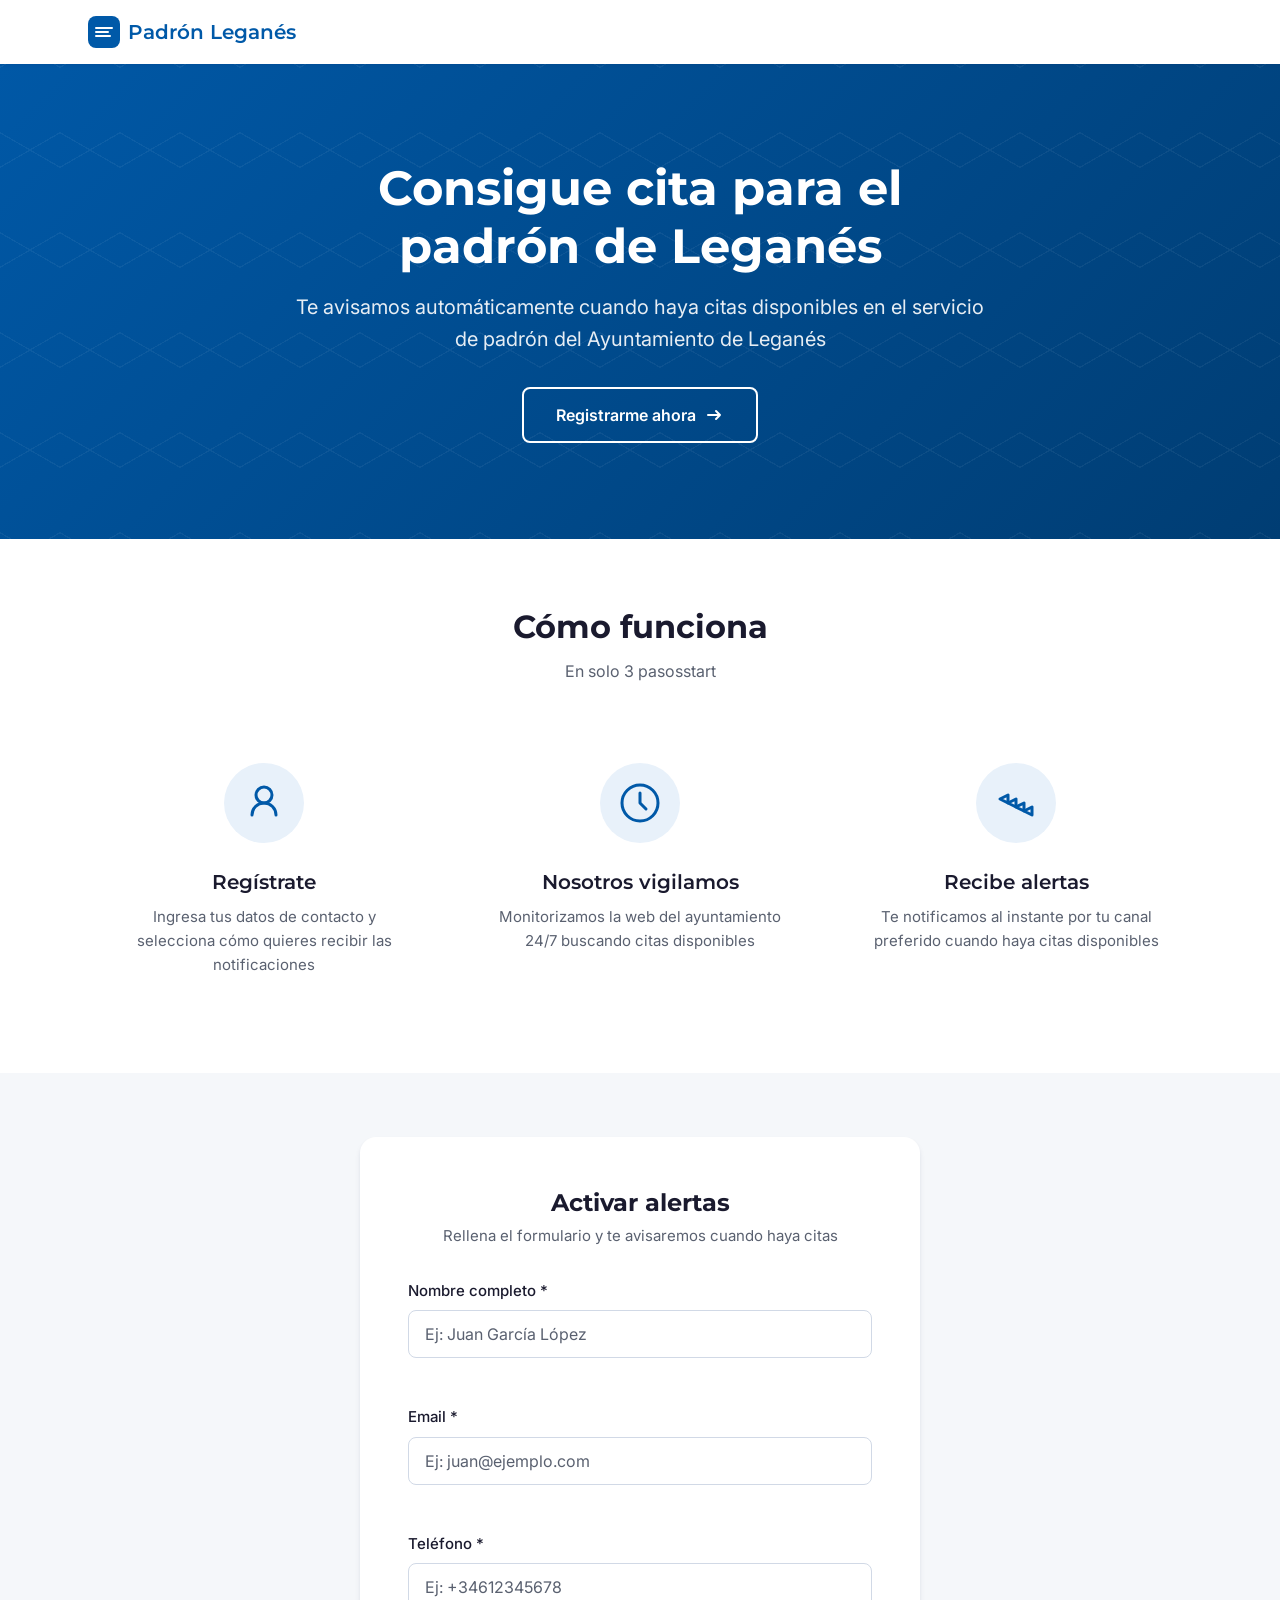
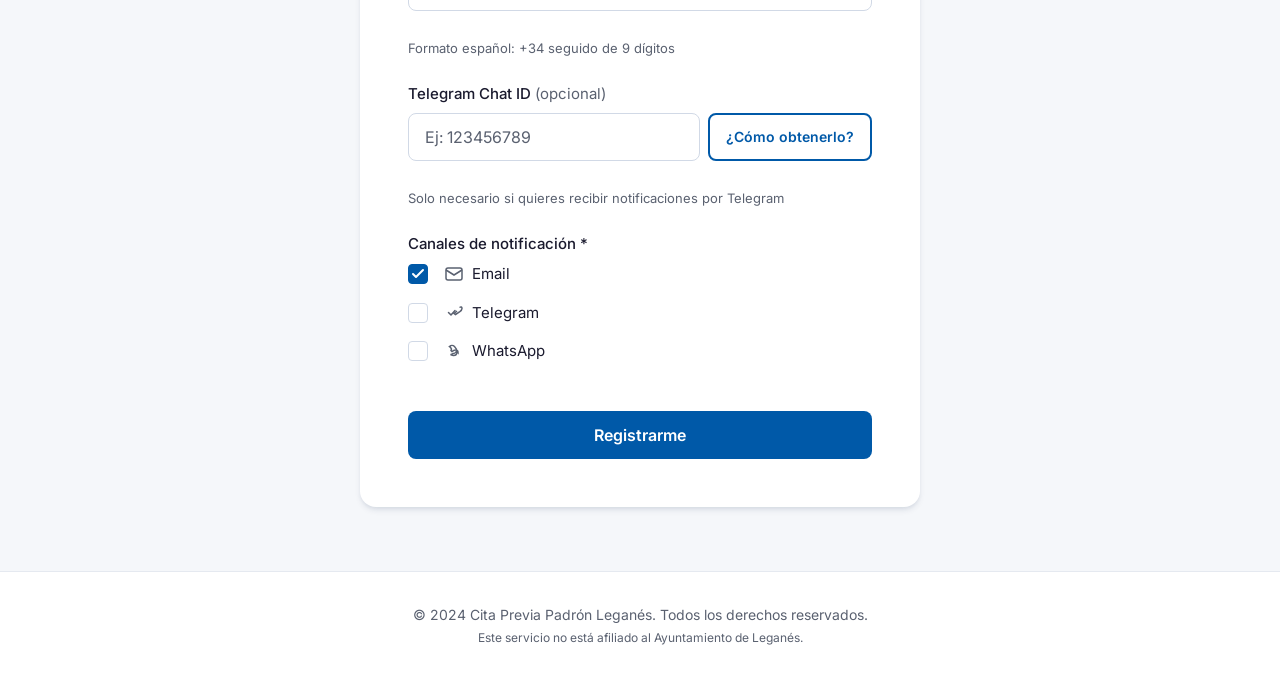
==== frontend/index.html @ 0e820c8f "Initial commit - Cita Previa Padrón Leganés - Backend Python con FastAPI - Scraper Selenium para mon" ====
<!DOCTYPE html>
<html lang="es">
<head>
    <meta charset="UTF-8">
    <meta name="viewport" content="width=device-width, initial-scale=1.0">
    <meta name="description" content="Consigue cita para el padrón de Leganés. Te avisamos automáticamente cuando haya citas disponibles.">
    <title>Cita Previa Padrón Leganés - Consigue citas disponibles</title>

    <!-- Google Fonts -->
    <link rel="preconnect" href="https://fonts.googleapis.com">
    <link rel="preconnect" href="https://fonts.gstatic.com" crossorigin>
    <link href="https://fonts.googleapis.com/css2?family=Inter:wght@400;500;600&family=Montserrat:wght@400;500;600;700&display=swap" rel="stylesheet">

    <!-- Styles -->
    <link rel="stylesheet" href="styles.css">
</head>
<body>
    <!-- Header -->
    <header class="header">
        <div class="container header-content">
            <div class="logo">
                <svg class="logo-icon" width="32" height="32" viewBox="0 0 32 32" fill="none" xmlns="http://www.w3.org/2000/svg">
                    <rect width="32" height="32" rx="8" fill="#0059A8"/>
                    <path d="M8 12h16M8 16h12M8 20h14" stroke="white" stroke-width="2" stroke-linecap="round"/>
                </svg>
                <span class="logo-text">Padrón Leganés</span>
            </div>
        </div>
    </header>

    <!-- Hero Section -->
    <section class="hero">
        <div class="hero-bg-pattern"></div>
        <div class="container hero-content">
            <h1 class="hero-title">Consigue cita para el padrón de Leganés</h1>
            <p class="hero-subtitle">Te avisamos automáticamente cuando haya citas disponibles en el servicio de padrón del Ayuntamiento de Leganés</p>
            <a href="#registro" class="btn btn-secondary hero-cta">
                Registrarme ahora
                <svg class="btn-icon" width="20" height="20" viewBox="0 0 20 20" fill="none" xmlns="http://www.w3.org/2000/svg">
                    <path d="M4 10h12M12 6l4 4-4 4" stroke="currentColor" stroke-width="2" stroke-linecap="round" stroke-linejoin="round"/>
                </svg>
            </a>
        </div>
    </section>

    <!-- How It Works Section -->
    <section class="features" id="como-funciona">
        <div class="container">
            <h2 class="section-title">Cómo funciona</h2>
            <p class="section-subtitle">En solo 3 pasosstart</p>

            <div class="features-grid">
                <!-- Step 1 -->
                <div class="feature-card">
                    <div class="feature-icon">
                        <svg width="48" height="48" viewBox="0 0 48 48" fill="none" xmlns="http://www.w3.org/2000/svg">
                            <circle cx="24" cy="16" r="8" stroke="#0059A8" stroke-width="3"/>
                            <path d="M12 36c0-6.627 5.373-12 12-12s12 5.373 12 12" stroke="#0059A8" stroke-width="3" stroke-linecap="round"/>
                        </svg>
                    </div>
                    <h3 class="feature-title">Regístrate</h3>
                    <p class="feature-description">Ingresa tus datos de contacto y selecciona cómo quieres recibir las notificaciones</p>
                </div>

                <!-- Step 2 -->
                <div class="feature-card">
                    <div class="feature-icon">
                        <svg width="48" height="48" viewBox="0 0 48 48" fill="none" xmlns="http://www.w3.org/2000/svg">
                            <circle cx="24" cy="24" r="18" stroke="#0059A8" stroke-width="3"/>
                            <path d="M24 14v10l6 6" stroke="#0059A8" stroke-width="3" stroke-linecap="round" stroke-linejoin="round"/>
                        </svg>
                    </div>
                    <h3 class="feature-title">Nosotros vigilamos</h3>
                    <p class="feature-description">Monitorizamos la web del ayuntamiento 24/7 buscando citas disponibles</p>
                </div>

                <!-- Step 3 -->
                <div class="feature-card">
                    <div class="feature-icon">
                        <svg width="48" height="48" viewBox="0 0 48 48" fill="none" xmlns="http://www.w3.org/2000/svg">
                            <path d="M8 20l8-4v8l-8-4z" stroke="#0059A8" stroke-width="3" stroke-linejoin="round"/>
                            <path d="M16 24l8-4v8l-8-4z" stroke="#0059A8" stroke-width="3" stroke-linejoin="round"/>
                            <path d="M24 28l8-4v8l-8-4z" stroke="#0059A8" stroke-width="3" stroke-linejoin="round"/>
                            <path d="M32 32l8-4v8l-8-4z" stroke="#0059A8" stroke-width="3" stroke-linejoin="round"/>
                        </svg>
                    </div>
                    <h3 class="feature-title">Recibe alertas</h3>
                    <p class="feature-description">Te notificamos al instante por tu canal preferido cuando haya citas disponibles</p>
                </div>
            </div>
        </div>
    </section>

    <!-- Registration Form Section -->
    <section class="registration" id="registro">
        <div class="container">
            <div class="registration-card">
                <div class="registration-header">
                    <h2 class="registration-title">Activar alertas</h2>
                    <p class="registration-subtitle">Rellena el formulario y te avisaremos cuando haya citas</p>
                </div>

                <form id="registration-form" class="registration-form" novalidate>
                    <!-- Nombre completo -->
                    <div class="form-group">
                        <label for="nombre" class="form-label">Nombre completo *</label>
                        <input
                            type="text"
                            id="nombre"
                            name="nombre"
                            class="form-input"
                            placeholder="Ej: Juan García López"
                            required
                            minlength="2"
                            aria-describedby="nombre-error"
                        >
                        <span id="nombre-error" class="form-error" role="alert"></span>
                    </div>

                    <!-- Email -->
                    <div class="form-group">
                        <label for="email" class="form-label">Email *</label>
                        <input
                            type="email"
                            id="email"
                            name="email"
                            class="form-input"
                            placeholder="Ej: juan@ejemplo.com"
                            required
                            aria-describedby="email-error"
                        >
                        <span id="email-error" class="form-error" role="alert"></span>
                    </div>

                    <!-- Teléfono -->
                    <div class="form-group">
                        <label for="telefono" class="form-label">Teléfono *</label>
                        <input
                            type="tel"
                            id="telefono"
                            name="telefono"
                            class="form-input"
                            placeholder="Ej: +34612345678"
                            required
                            pattern="^\+34[0-9]{9}$"
                            aria-describedby="telefono-error"
                        >
                        <span id="telefono-error" class="form-error" role="alert"></span>
                        <span class="form-hint">Formato español: +34 seguido de 9 dígitos</span>
                    </div>

                    <!-- Telegram Chat ID -->
                    <div class="form-group">
                        <label for="telegram" class="form-label">Telegram Chat ID <span class="optional">(opcional)</span></label>
                        <div class="input-with-button">
                            <input
                                type="text"
                                id="telegram"
                                name="telegram"
                                class="form-input"
                                placeholder="Ej: 123456789"
                                aria-describedby="telegram-error telegram-help"
                            >
                            <button type="button" class="btn btn-secondary btn-small" id="telegram-help-btn">
                                ¿Cómo obtenerlo?
                            </button>
                        </div>
                        <span id="telegram-error" class="form-error" role="alert"></span>
                        <span id="telegram-help" class="form-hint">Solo necesario si quieres recibir notificaciones por Telegram</span>
                    </div>

                    <!-- Notification Channels -->
                    <div class="form-group">
                        <label class="form-label">Canales de notificación *</label>
                        <div class="checkbox-group" role="group" aria-label="Selecciona al menos un canal de notificación">
                            <!-- Email -->
                            <label class="checkbox-item">
                                <input
                                    type="checkbox"
                                    id="notif-email"
                                    name="notification_channels"
                                    value="email"
                                    class="checkbox-input"
                                    checked
                                >
                                <span class="checkbox-custom">
                                    <svg class="checkbox-check" width="14" height="14" viewBox="0 0 14 14" fill="none">
                                        <path d="M2 7l3 3 7-7" stroke="white" stroke-width="2" stroke-linecap="round" stroke-linejoin="round"/>
                                    </svg>
                                </span>
                                <span class="checkbox-label">
                                    <svg class="checkbox-icon" width="20" height="20" viewBox="0 0 20 20" fill="none">
                                        <rect x="2" y="4" width="16" height="12" rx="2" stroke="currentColor" stroke-width="1.5"/>
                                        <path d="M2 6l8 5 8-5" stroke="currentColor" stroke-width="1.5"/>
                                    </svg>
                                    Email
                                </span>
                            </label>

                            <!-- Telegram -->
                            <label class="checkbox_item">
                                <input
                                    type="checkbox"
                                    id="notif-telegram"
                                    name="notification_channels"
                                    value="telegram"
                                    class="checkbox-input"
                                >
                                <span class="checkbox-custom">
                                    <svg class="checkbox-check" width="14" height="14" viewBox="0 0 14 14" fill="none">
                                        <path d="M2 7l3 3 7-7" stroke="white" stroke-width="2" stroke-linecap="round" stroke-linejoin="round"/>
                                    </svg>
                                </span>
                                <span class="checkbox-label">
                                    <svg class="checkbox-icon" width="20" height="20" viewBox="0 0 20 20" fill="none">
                                        <path d="M4.5 9.5l2.5 2.5 4-4.5" stroke="currentColor" stroke-width="1.5" stroke-linecap="round" stroke-linejoin="round"/>
                                        <path d="M15.5 4.5c1.5-1 2.5-.5 2.5 1s-.5 2-2.5 3.5l-4 2.5-1.5-1 3-2.5" stroke="currentColor" stroke-width="1.5"/>
                                    </svg>
                                    Telegram
                                </span>
                            </label>

                            <!-- WhatsApp -->
                            <label class="checkbox_item">
                                <input
                                    type="checkbox"
                                    id="notif-whatsapp"
                                    name="notification_channels"
                                    value="whatsapp"
                                    class="checkbox-input"
                                >
                                <span class="checkbox-custom">
                                    <svg class="checkbox-check" width="14" height="14" viewBox="0 0 14 14" fill="none">
                                        <path d="M2 7l3 3 7-7" stroke="white" stroke-width="2" stroke-linecap="round" stroke-linejoin="round"/>
                                    </svg>
                                </span>
                                <span class="checkbox-label">
                                    <svg class="checkbox-icon" width="20" height="20" viewBox="0 0 20 20" fill="none">
                                        <path d="M14 11.5c0-1.5-1-2.5-2.5-2.5-1 0-2 .5-2.5 1l-1 .5-1-1 .5-1.5c-.5-1-1-2-2-2.5 1.5-1.5 3.5-1.5 5 0 2 2 2.5 4 2.5 5.5 0 2-1.5 3.5-3.5 3.5-1 0-2-.5-3-1 1 0 2-.5 2.5-1h.5c1.5 0 3-1.5 3-3z" stroke="currentColor" stroke-width="1.5"/>
                                    </svg>
                                    WhatsApp
                                </span>
                            </label>
                        </div>
                        <span id="channels-error" class="form-error" role="alert"></span>
                    </div>

                    <!-- Submit Button -->
                    <button type="submit" class="btn btn-primary btn-full" id="submit-btn">
                        <span class="btn-text">Registrarme</span>
                        <span class="btn-loader">
                            <svg class="spinner" width="20" height="20" viewBox="0 0 20 20">
                                <circle cx="10" cy="10" r="8" stroke="currentColor" stroke-width="2" fill="none" stroke-dasharray="40" stroke-dashoffset="10"/>
                            </svg>
                        </span>
                    </button>
                </form>

                <!-- Success Message -->
                <div id="success-message" class="success-message" role="status" aria-live="polite" hidden>
                    <div class="success-icon">
                        <svg width="64" height="64" viewBox="0 0 64 64" fill="none">
                            <circle cx="32" cy="32" r="30" fill="#10B981"/>
                            <path d="M20 32l8 8 16-16" stroke="white" stroke-width="4" stroke-linecap="round" stroke-linejoin="round"/>
                        </svg>
                    </div>
                    <h3 class="success-title">¡Te has registrado correctamente!</h3>
                    <p class="success-text">Recibirás notificaciones cuando haya citas disponibles para el padrón de Leganés.</p>
                    <button type="button" class="btn btn-secondary" id="register-another">Registrar otro email</button>
                </div>
            </div>
        </div>
    </section>

    <!-- Footer -->
    <footer class="footer">
        <div class="container footer-content">
            <p class="footer-text">© 2024 Cita Previa Padrón Leganés. Todos los derechos reservados.</p>
            <p class="footer-disclaimer">Este servicio no está afiliado al Ayuntamiento de Leganés.</p>
        </div>
    </footer>

    <!-- Telegram Help Modal -->
    <div id="telegram-modal" class="modal" role="dialog" aria-labelledby="modal-title" aria-modal="true" hidden>
        <div class="modal-overlay" data-close-modal></div>
        <div class="modal-content">
            <button class="modal-close" type="button" aria-label="Cerrar" data-close-modal>
                <svg width="24" height="24" viewBox="0 0 24 24" fill="none">
                    <path d="M18 6L6 18M6 6l12 12" stroke="currentColor" stroke-width="2" stroke-linecap="round"/>
                </svg>
            </button>
            <h3 id="modal-title" class="modal-title">¿Cómo obtener tu Chat ID de Telegram?</h3>
            <div class="modal-body">
                <ol class="modal-steps">
                    <li>Abre Telegram y busca el bot <strong>@userinfobot</strong></li>
                    <li>Inicia una conversación con el bot (/start)</li>
                    <li>El bot te responderá con tu información, incluyendo tu Chat ID</li>
                    <li>Copia el número que aparece como "ID"</li>
                </ol>
                <p class="modal-note">También puedes usar nuestro bot: <strong>@PedirCitaPadronBot</strong></p>
                <a href="https://t.me/userinfobot" target="_blank" rel="noopener noreferrer" class="btn btn-primary btn-full">
                    Abrir @userinfobot
                </a>
            </div>
        </div>
    </div>

    <!-- Scripts -->
    <script src="app.js"></script>
</body>
</html>
---- frontend/styles.css ----
/* ========================================
   CSS Variables
   ======================================== */
:root {
    /* Primary Colors */
    --color-primary: #0059A8;
    --color-primary-dark: #003D73;
    --color-primary-light: #E8F1FA;

    /* Neutral Colors */
    --color-white: #FFFFFF;
    --color-background: #F5F7FA;
    --color-text-primary: #1A1A2E;
    --color-text-secondary: #5A6170;
    --color-border: #D1D9E6;
    --color-gray-light: #E5E9F0;

    /* Accent Colors */
    --color-success: #10B981;
    --color-error: #EF4444;
    --color-warning: #F59E0B;

    /* Typography */
    --font-heading: 'Montserrat', sans-serif;
    --font-body: 'Inter', sans-serif;

    /* Spacing */
    --space-xs: 4px;
    --space-sm: 8px;
    --space-md: 16px;
    --space-lg: 24px;
    --space-xl: 32px;
    --space-2xl: 48px;
    --space-3xl: 64px;
    --space-4xl: 96px;

    /* Border Radius */
    --radius-sm: 4px;
    --radius-md: 8px;
    --radius-lg: 16px;

    /* Shadows */
    --shadow-card: 0 4px 6px -1px rgba(0, 37, 83, 0.1), 0 2px 4px -1px rgba(0, 37, 83, 0.06);
    --shadow-button: 0 10px 15px -3px rgba(0, 37, 83, 0.1);
    --shadow-input: 0 0 0 3px rgba(0, 89, 168, 0.1);

    /* Transitions */
    --transition-fast: 0.2s ease;
    --transition-normal: 0.3s ease;
}

/* ========================================
   Reset & Base Styles
   ======================================== */
*, *::before, *::after {
    box-sizing: border-box;
    margin: 0;
    padding: 0;
}

html {
    font-size: 16px;
    scroll-behavior: smooth;
}

body {
    font-family: var(--font-body);
    font-size: 1rem;
    line-height: 1.5;
    color: var(--color-text-primary);
    background-color: var(--color-background);
    -webkit-font-smoothing: antialiased;
    -moz-osx-font-smoothing: grayscale;
    animation: fadeIn 0.5s ease-out;
}

@keyframes fadeIn {
    from {
        opacity: 0;
        transform: translateY(10px);
    }
    to {
        opacity: 1;
        transform: translateY(0);
    }
}

/* ========================================
   Container
   ======================================== */
.container {
    width: 100%;
    max-width: 1200px;
    margin: 0 auto;
    padding: 0 var(--space-lg);
}

@media (min-width: 640px) {
    .container {
        padding: 0 var(--space-2xl);
    }
}

/* ========================================
   Header
   ======================================== */
.header {
    position: fixed;
    top: 0;
    left: 0;
    right: 0;
    z-index: 100;
    background-color: var(--color-white);
    box-shadow: 0 1px 3px rgba(0, 37, 83, 0.1);
}

.header-content {
    display: flex;
    align-items: center;
    justify-content: space-between;
    height: 64px;
}

.logo {
    display: flex;
    align-items: center;
    gap: var(--space-sm);
}

.logo-icon {
    width: 32px;
    height: 32px;
}

.logo-text {
    font-family: var(--font-heading);
    font-size: 1.25rem;
    font-weight: 600;
    color: var(--color-primary);
}

/* ========================================
   Hero Section
   ======================================== */
.hero {
    position: relative;
    padding: var(--space-4xl) 0;
    padding-top: calc(64px + var(--space-4xl));
    background: linear-gradient(135deg, var(--color-primary) 0%, var(--color-primary-dark) 100%);
    overflow: hidden;
}

.hero-bg-pattern {
    position: absolute;
    top: 0;
    left: 0;
    right: 0;
    bottom: 0;
    background-image:
        linear-gradient(30deg, transparent 49.5%, rgba(255, 255, 255, 0.05) 49.5%, rgba(255, 255, 255, 0.05) 50.5%, transparent 50.5%),
        linear-gradient(150deg, transparent 49.5%, rgba(255, 255, 255, 0.05) 49.5%, rgba(255, 255, 255, 0.05) 50.5%, transparent 50.5%);
    background-size: 60px 100px;
    pointer-events: none;
}

.hero-content {
    position: relative;
    z-index: 1;
    text-align: center;
    max-width: 800px;
    margin: 0 auto;
}

.hero-title {
    font-family: var(--font-heading);
    font-size: 2rem;
    font-weight: 700;
    line-height: 1.2;
    color: var(--color-white);
    margin-bottom: var(--space-md);
}

.hero-subtitle {
    font-size: 1.125rem;
    line-height: 1.6;
    color: rgba(255, 255, 255, 0.9);
    margin-bottom: var(--space-xl);
}

.hero-cta {
    display: inline-flex;
    align-items: center;
    gap: var(--space-sm);
}

.hero-cta.btn-secondary {
    color: var(--color-white);
    border-color: var(--color-white);
}

.hero-cta.btn-secondary:hover {
    background-color: rgba(255, 255, 255, 0.1);
}

@media (min-width: 640px) {
    .hero-title {
        font-size: 3rem;
    }

    .hero-subtitle {
        font-size: 1.25rem;
    }
}

/* ========================================
   Buttons
   ======================================== */
.btn {
    display: inline-flex;
    align-items: center;
    justify-content: center;
    gap: var(--space-sm);
    padding: var(--space-md) var(--space-xl);
    font-family: var(--font-body);
    font-size: 1rem;
    font-weight: 600;
    line-height: 1;
    text-decoration: none;
    border: none;
    border-radius: var(--radius-md);
    cursor: pointer;
    transition: all var(--transition-fast);
}

.btn:focus {
    outline: none;
    box-shadow: var(--shadow-input);
}

.btn-primary {
    background-color: var(--color-primary);
    color: var(--color-white);
}

.btn-primary:hover:not(:disabled) {
    background-color: var(--color-primary-dark);
    transform: scale(1.02);
    box-shadow: var(--shadow-button);
}

.btn-primary:active:not(:disabled) {
    transform: scale(0.98);
}

.btn-primary:disabled {
    background-color: var(--color-border);
    color: var(--color-text-secondary);
    cursor: not-allowed;
}

.btn-secondary {
    background-color: transparent;
    color: var(--color-primary);
    border: 2px solid var(--color-primary);
}

.btn-secondary:hover:not(:disabled) {
    background-color: var(--color-primary-light);
}

.btn-small {
    padding: var(--space-sm) var(--space-md);
    font-size: 0.875rem;
}

.btn-full {
    width: 100%;
}

.btn-icon {
    width: 20px;
    height: 20px;
}

/* Loading state */
.btn-loader {
    display: none;
}

.btn.loading .btn-text {
    display: none;
}

.btn.loading .btn-loader {
    display: inline-flex;
}

.spinner {
    animation: spin 1s linear infinite;
}

@keyframes spin {
    from {
        transform: rotate(0deg);
    }
    to {
        transform: rotate(360deg);
    }
}

/* ========================================
   Features Section
   ======================================== */
.features {
    padding: var(--space-3xl) 0;
    background-color: var(--color-white);
}

.section-title {
    font-family: var(--font-heading);
    font-size: 1.5rem;
    font-weight: 700;
    text-align: center;
    color: var(--color-text-primary);
    margin-bottom: var(--space-sm);
}

.section-subtitle {
    font-size: 1rem;
    text-align: center;
    color: var(--color-text-secondary);
    margin-bottom: var(--space-2xl);
}

@media (min-width: 640px) {
    .section-title {
        font-size: 2rem;
    }
}

.features-grid {
    display: grid;
    grid-template-columns: 1fr;
    gap: var(--space-lg);
}

@media (min-width: 640px) {
    .features-grid {
        grid-template-columns: repeat(3, 1fr);
    }
}

.feature-card {
    text-align: center;
    padding: var(--space-xl);
}

.feature-icon {
    display: inline-flex;
    align-items: center;
    justify-content: center;
    width: 80px;
    height: 80px;
    margin-bottom: var(--space-lg);
    background-color: var(--color-primary-light);
    border-radius: 50%;
}

.feature-title {
    font-family: var(--font-heading);
    font-size: 1.25rem;
    font-weight: 600;
    color: var(--color-text-primary);
    margin-bottom: var(--space-sm);
}

.feature-description {
    font-size: 0.9375rem;
    line-height: 1.6;
    color: var(--color-text-secondary);
}

/* ========================================
   Registration Section
   ======================================== */
.registration {
    padding: var(--space-3xl) 0;
    background-color: var(--color-background);
}

.registration-card {
    max-width: 560px;
    margin: 0 auto;
    padding: var(--space-xl);
    background-color: var(--color-white);
    border-radius: var(--radius-lg);
    box-shadow: var(--shadow-card);
}

@media (min-width: 640px) {
    .registration-card {
        padding: var(--space-2xl);
    }
}

.registration-header {
    text-align: center;
    margin-bottom: var(--space-xl);
}

.registration-title {
    font-family: var(--font-heading);
    font-size: 1.5rem;
    font-weight: 700;
    color: var(--color-text-primary);
    margin-bottom: var(--space-xs);
}

.registration-subtitle {
    font-size: 0.9375rem;
    color: var(--color-text-secondary);
}

/* ========================================
   Form Styles
   ======================================== */
.form-group {
    margin-bottom: var(--space-lg);
}

.form-label {
    display: block;
    font-size: 0.9375rem;
    font-weight: 500;
    color: var(--color-text-primary);
    margin-bottom: var(--space-sm);
}

.form-label .optional {
    font-weight: 400;
    color: var(--color-text-secondary);
}

.form-input {
    width: 100%;
    height: 48px;
    padding: 14px var(--space-md);
    font-family: var(--font-body);
    font-size: 1rem;
    color: var(--color-text-primary);
    background-color: var(--color-white);
    border: 1px solid var(--color-border);
    border-radius: var(--radius-md);
    transition: border-color var(--transition-fast), box-shadow var(--transition-fast);
}

.form-input::placeholder {
    color: var(--color-text-secondary);
}

.form-input:focus {
    outline: none;
    border-color: var(--color-primary);
    border-width: 2px;
    padding: 13px 15px;
    box-shadow: var(--shadow-input);
}

.form-input.error {
    border-color: var(--color-error);
    border-width: 2px;
    padding: 13px 15px;
    background-color: #FEF2F2;
}

.form-input.error:focus {
    box-shadow: 0 0 0 3px rgba(239, 68, 68, 0.1);
}

.form-input:disabled {
    background-color: var(--color-background);
    border-color: var(--color-gray-light);
    color: var(--color-text-secondary);
}

.form-error {
    display: block;
    font-size: 0.8125rem;
    color: var(--color-error);
    margin-top: var(--space-xs);
    min-height: 20px;
}

.form-hint {
    display: block;
    font-size: 0.8125rem;
    color: var(--color-text-secondary);
    margin-top: var(--space-xs);
}

/* Input with button */
.input-with-button {
    display: flex;
    flex-direction: column;
    gap: var(--space-sm);
}

@media (min-width: 480px) {
    .input-with-button {
        flex-direction: row;
    }

    .input-with-button .form-input {
        flex: 1;
    }
}

/* ========================================
   Checkboxes
   ======================================== */
.checkbox-group {
    display: flex;
    flex-direction: column;
    gap: var(--space-md);
}

.checkbox_item,
.checkbox-item {
    display: flex;
    align-items: center;
    gap: var(--space-md);
    cursor: pointer;
}

.checkbox-input {
    position: absolute;
    opacity: 0;
    width: 0;
    height: 0;
}

.checkbox-custom {
    display: flex;
    align-items: center;
    justify-content: center;
    width: 20px;
    height: 20px;
    background-color: var(--color-white);
    border: 1px solid var(--color-border);
    border-radius: var(--radius-sm);
    transition: all var(--transition-fast);
    flex-shrink: 0;
}

.checkbox-check {
    opacity: 0;
    transform: scale(0.5);
    transition: all var(--transition-fast);
}

.checkbox-input:checked + .checkbox-custom {
    background-color: var(--color-primary);
    border-color: var(--color-primary);
}

.checkbox-input:checked + .checkbox-custom .checkbox-check {
    opacity: 1;
    transform: scale(1);
}

.checkbox-input:focus + .checkbox-custom {
    box-shadow: var(--shadow-input);
}

.checkbox-label {
    display: flex;
    align-items: center;
    gap: var(--space-sm);
    font-size: 0.9375rem;
    color: var(--color-text-primary);
}

.checkbox-icon {
    width: 20px;
    height: 20px;
    color: var(--color-text-secondary);
}

/* ========================================
   Success Message
   ======================================== */
.success-message {
    text-align: center;
    padding: var(--space-xl);
}

.success-icon {
    margin-bottom: var(--space-lg);
}

.success-icon svg {
    width: 64px;
    height: 64px;
}

.success-title {
    font-family: var(--font-heading);
    font-size: 1.5rem;
    font-weight: 600;
    color: var(--color-text-primary);
    margin-bottom: var(--space-sm);
}

.success-text {
    font-size: 1rem;
    color: var(--color-text-secondary);
    margin-bottom: var(--space-lg);
}

/* ========================================
   Footer
   ======================================== */
.footer {
    padding: var(--space-xl) 0;
    background-color: var(--color-white);
    border-top: 1px solid var(--color-gray-light);
}

.footer-content {
    text-align: center;
}

.footer-text {
    font-size: 0.875rem;
    color: var(--color-text-secondary);
    margin-bottom: var(--space-xs);
}

.footer-disclaimer {
    font-size: 0.75rem;
    color: var(--color-text-secondary);
}

/* ========================================
   Modal
   ======================================== */
.modal {
    position: fixed;
    top: 0;
    left: 0;
    right: 0;
    bottom: 0;
    z-index: 200;
    display: flex;
    align-items: center;
    justify-content: center;
    padding: var(--space-lg);
}

.modal[hidden] {
    display: none;
}

.modal-overlay {
    position: absolute;
    top: 0;
    left: 0;
    right: 0;
    bottom: 0;
    background-color: rgba(26, 26, 46, 0.5);
    backdrop-filter: blur(4px);
}

.modal-content {
    position: relative;
    width: 100%;
    max-width: 480px;
    max-height: 90vh;
    overflow-y: auto;
    padding: var(--space-xl);
    background-color: var(--color-white);
    border-radius: var(--radius-lg);
    box-shadow: 0 25px 50px -12px rgba(0, 37, 83, 0.25);
}

.modal-close {
    position: absolute;
    top: var(--space-md);
    right: var(--space-md);
    display: flex;
    align-items: center;
    justify-content: center;
    width: 32px;
    height: 32px;
    background: none;
    border: none;
    border-radius: var(--radius-sm);
    color: var(--color-text-secondary);
    cursor: pointer;
    transition: all var(--transition-fast);
}

.modal-close:hover {
    background-color: var(--color-gray-light);
    color: var(--color-text-primary);
}

.modal-title {
    font-family: var(--font-heading);
    font-size: 1.25rem;
    font-weight: 600;
    color: var(--color-text-primary);
    margin-bottom: var(--space-lg);
}

.modal-body {
    text-align: left;
}

.modal-steps {
    list-style: none;
    counter-reset: step;
    margin-bottom: var(--space-lg);
}

.modal-steps li {
    position: relative;
    padding-left: 36px;
    margin-bottom: var(--space-md);
    font-size: 0.9375rem;
    color: var(--color-text-primary);
    counter-increment: step;
}

.modal-steps li::before {
    content: counter(step);
    position: absolute;
    left: 0;
    top: 0;
    display: flex;
    align-items: center;
    justify-content: center;
    width: 24px;
    height: 24px;
    background-color: var(--color-primary);
    color: var(--color-white);
    border-radius: 50%;
    font-size: 0.75rem;
    font-weight: 600;
}

.modal-note {
    font-size: 0.875rem;
    color: var(--color-text-secondary);
    margin-bottom: var(--space-lg);
    padding: var(--space-md);
    background-color: var(--color-primary-light);
    border-radius: var(--radius-md);
}

/* ========================================
   Utility Classes
   ======================================== */
.sr-only {
    position: absolute;
    width: 1px;
    height: 1px;
    padding: 0;
    margin: -1px;
    overflow: hidden;
    clip: rect(0, 0, 0, 0);
    white-space: nowrap;
    border: 0;
}

/* ========================================
   Responsive Adjustments
   ======================================== */
@media (max-width: 639px) {
    .hero {
        padding-top: calc(64px + var(--space-3xl));
    }

    .features {
        padding: var(--space-2xl) 0;
    }

    .registration {
        padding: var(--space-2xl) 0;
    }

    .registration-card {
        padding: var(--space-lg);
    }
}

@media (min-width: 1024px) {
    .hero {
        padding: calc(64px + var(--space-4xl)) 0 var(--space-4xl);
    }

    .features {
        padding: var(--space-3xl) 0;
    }

    .registration {
        padding: var(--space-3xl) 0;
    }
}
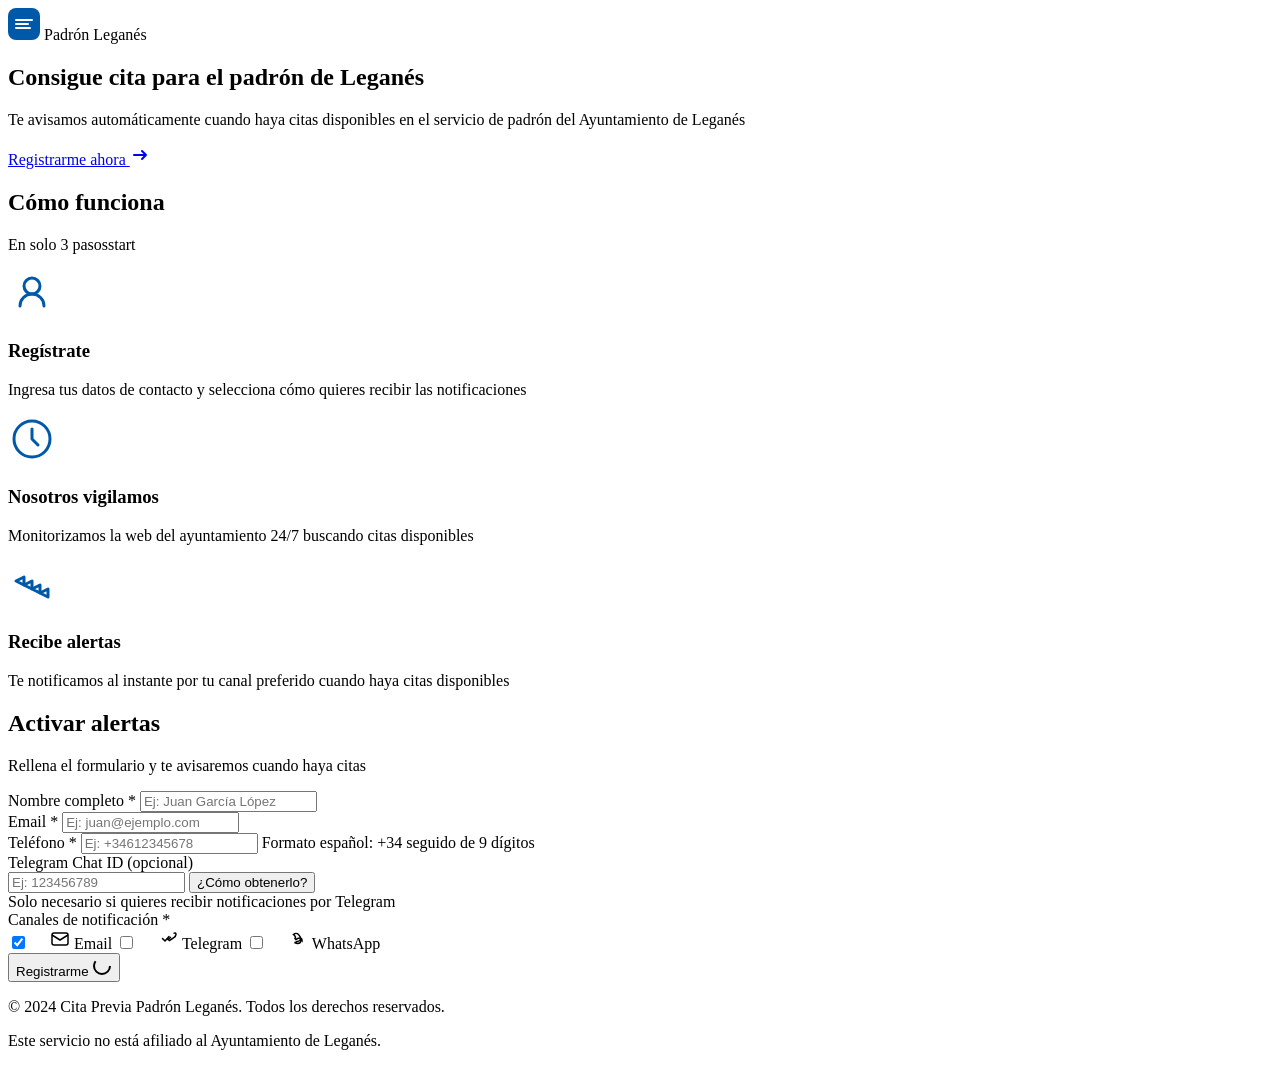
==== commit ba547b64: "Fix static file paths in HTML: add /static/ prefix Co-Authored-By: Claude Opus 4.6 <noreply@anthropi" ====
--- a/frontend/index.html
+++ b/frontend/index.html
@@ -12,7 +12,7 @@
     <link href="https://fonts.googleapis.com/css2?family=Inter:wght@400;500;600&family=Montserrat:wght@400;500;600;700&display=swap" rel="stylesheet">
 
     <!-- Styles -->
-    <link rel="stylesheet" href="styles.css">
+    <link rel="stylesheet" href="/static/styles.css">
 </head>
 <body>
     <!-- Header -->
@@ -306,6 +306,6 @@
     </div>
 
     <!-- Scripts -->
-    <script src="app.js"></script>
+    <script src="/static/app.js"></script>
 </body>
 </html>
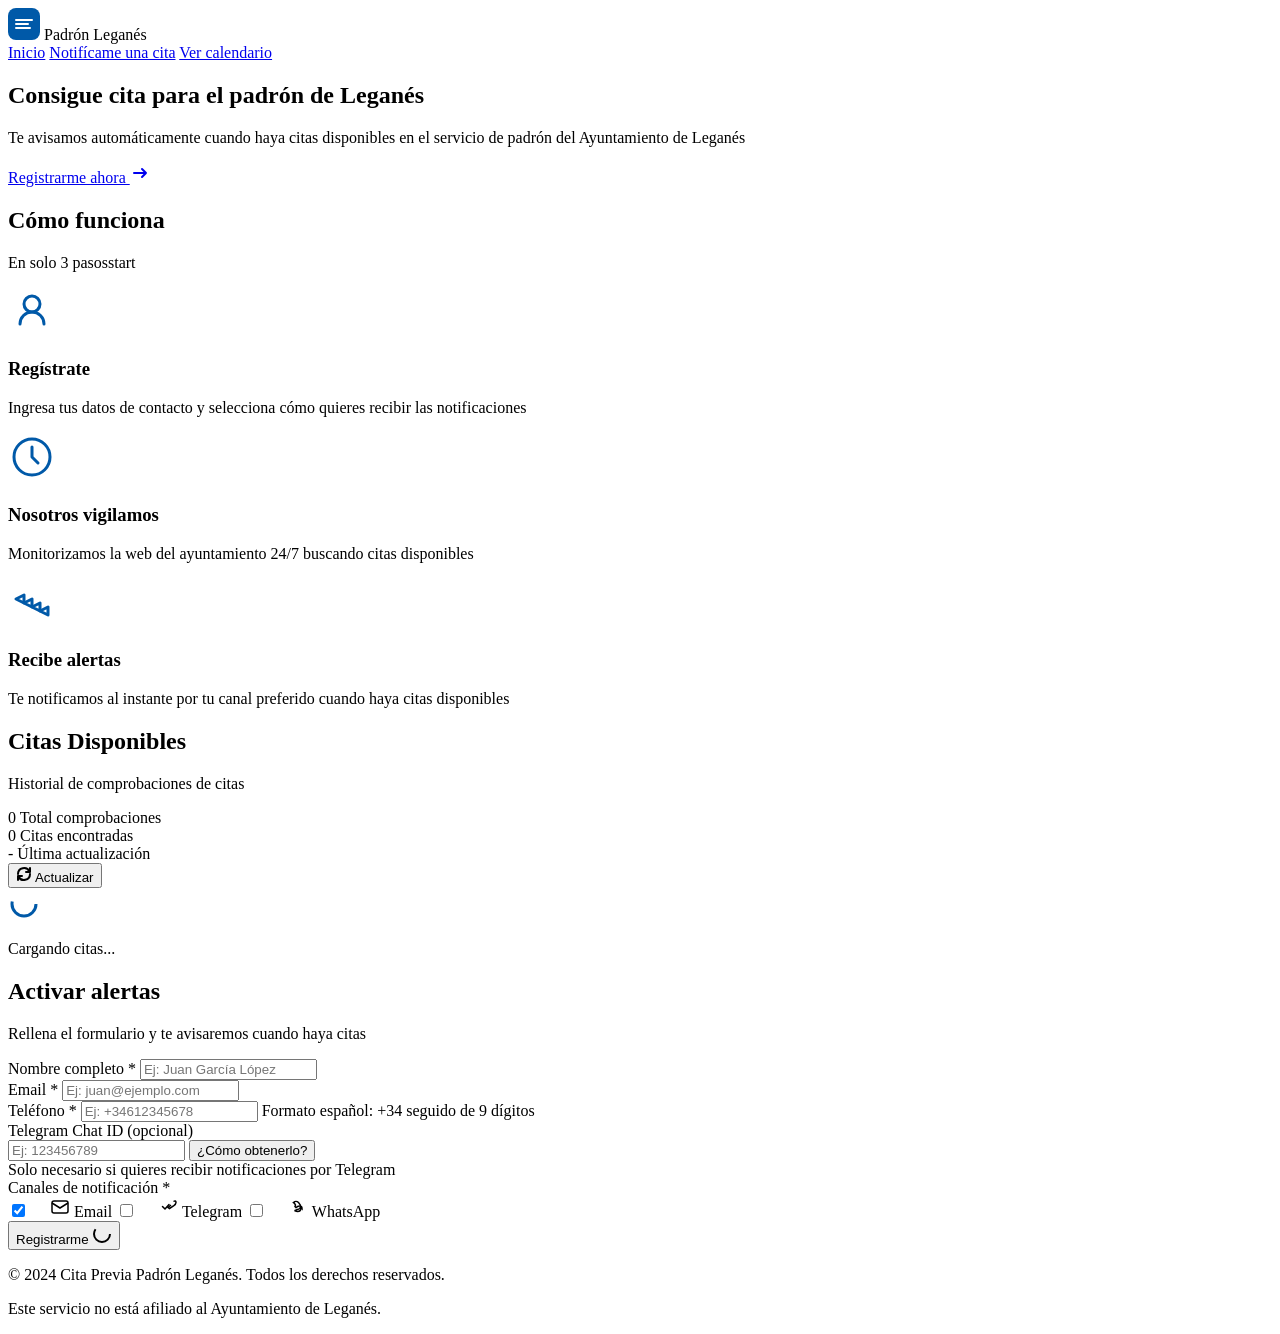
==== commit 95b3d752: "Add navigation menu and calendar for appointments - Add top navigation menu with Home, Notifícame un" ====
--- a/frontend/index.html
+++ b/frontend/index.html
@@ -25,6 +25,11 @@
                 </svg>
                 <span class="logo-text">Padrón Leganés</span>
             </div>
+            <nav class="nav-menu">
+                <a href="/" class="nav-link">Inicio</a>
+                <a href="#registro" class="nav-link">Notifícame una cita</a>
+                <a href="#calendario" class="nav-link">Ver calendario</a>
+            </nav>
         </div>
     </header>
 
@@ -86,6 +91,58 @@
                     </div>
                     <h3 class="feature-title">Recibe alertas</h3>
                     <p class="feature-description">Te notificamos al instante por tu canal preferido cuando haya citas disponibles</p>
+                </div>
+            </div>
+        </div>
+    </section>
+
+    <!-- Calendario Section -->
+    <section class="calendario" id="calendario">
+        <div class="container">
+            <h2 class="section-title">Citas Disponibles</h2>
+            <p class="section-subtitle">Historial de comprobaciones de citas</p>
+
+            <div class="calendario-card">
+                <div class="calendario-header">
+                    <div class="calendario-stats">
+                        <div class="stat-item">
+                            <span class="stat-number" id="total-checks">0</span>
+                            <span class="stat-label">Total comprobaciones</span>
+                        </div>
+                        <div class="stat-item">
+                            <span class="stat-number" id="citas-encontradas">0</span>
+                            <span class="stat-label">Citas encontradas</span>
+                        </div>
+                        <div class="stat-item">
+                            <span class="stat-number" id="ultima-actualizacion">-</span>
+                            <span class="stat-label">Última actualización</span>
+                        </div>
+                    </div>
+                    <button class="btn btn-secondary" id="refresh-calendar">
+                        <svg width="16" height="16" viewBox="0 0 16 16" fill="none">
+                            <path d="M2 8a6 6 0 0111.464-2.464M14 8A6 6 0 012.536 10.464" stroke="currentColor" stroke-width="2" stroke-linecap="round"/>
+                            <path d="M14 2v4h-4M2 14v-4h4" stroke="currentColor" stroke-width="2" stroke-linecap="round" stroke-linejoin="round"/>
+                        </svg>
+                        Actualizar
+                    </button>
+                </div>
+
+                <div class="calendario-list" id="calendario-list">
+                    <div class="loading-spinner" id="calendario-loading">
+                        <svg class="spinner" width="32" height="32" viewBox="0 0 32 32">
+                            <circle cx="16" cy="16" r="12" stroke="#0059A8" stroke-width="3" fill="none" stroke-dasharray="60" stroke-dashoffset="20"/>
+                        </svg>
+                        <p>Cargando citas...</p>
+                    </div>
+                    <div class="empty-state" id="calendario-empty" hidden>
+                        <svg width="64" height="64" viewBox="0 0 64 64" fill="none">
+                            <circle cx="32" cy="32" r="28" stroke="#9CA3AF" stroke-width="3"/>
+                            <path d="M24 28v8M32 28v8M40 28v8M24 40h16" stroke="#9CA3AF" stroke-width="3" stroke-linecap="round"/>
+                        </svg>
+                        <p>No se han encontrado citas aún</p>
+                        <span>El sistema monitoriza constantemente la web del ayuntamiento</span>
+                    </div>
+                    <div class="citas-list" id="citas-list" hidden></div>
                 </div>
             </div>
         </div>
